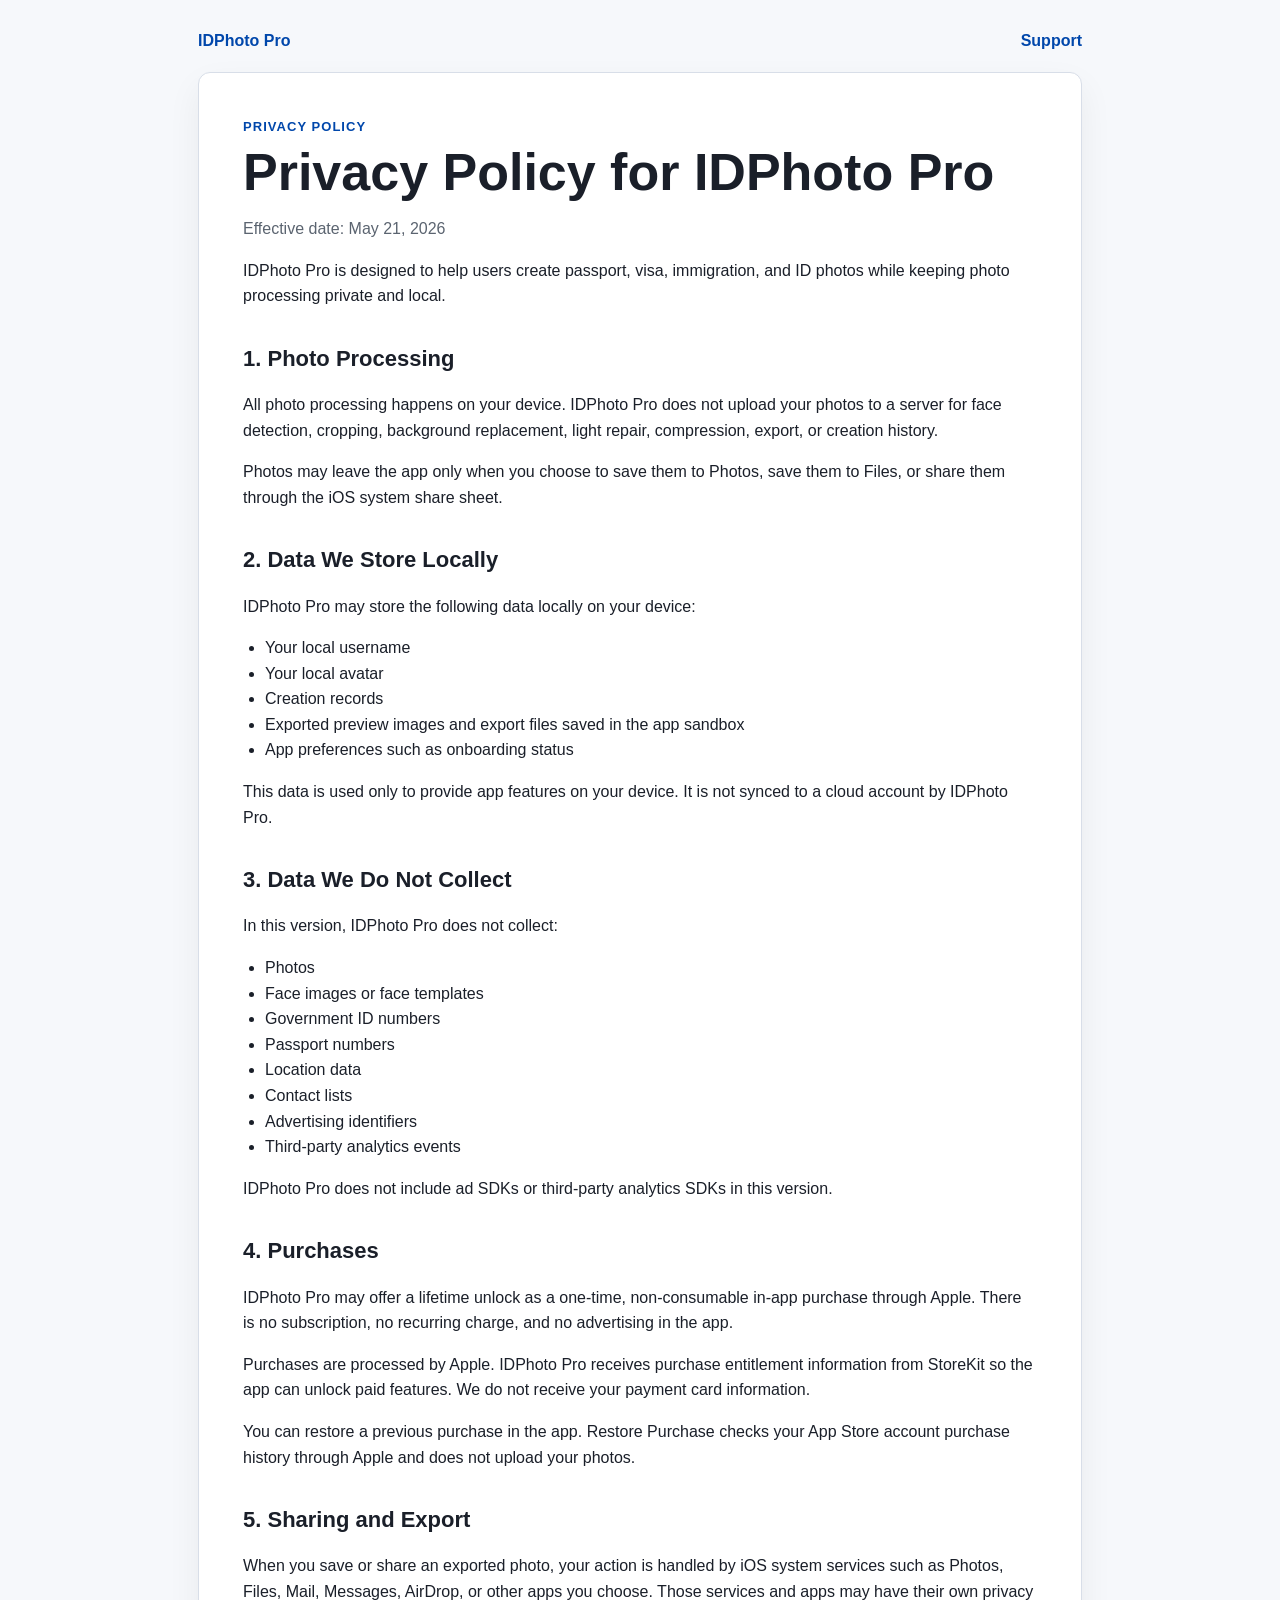
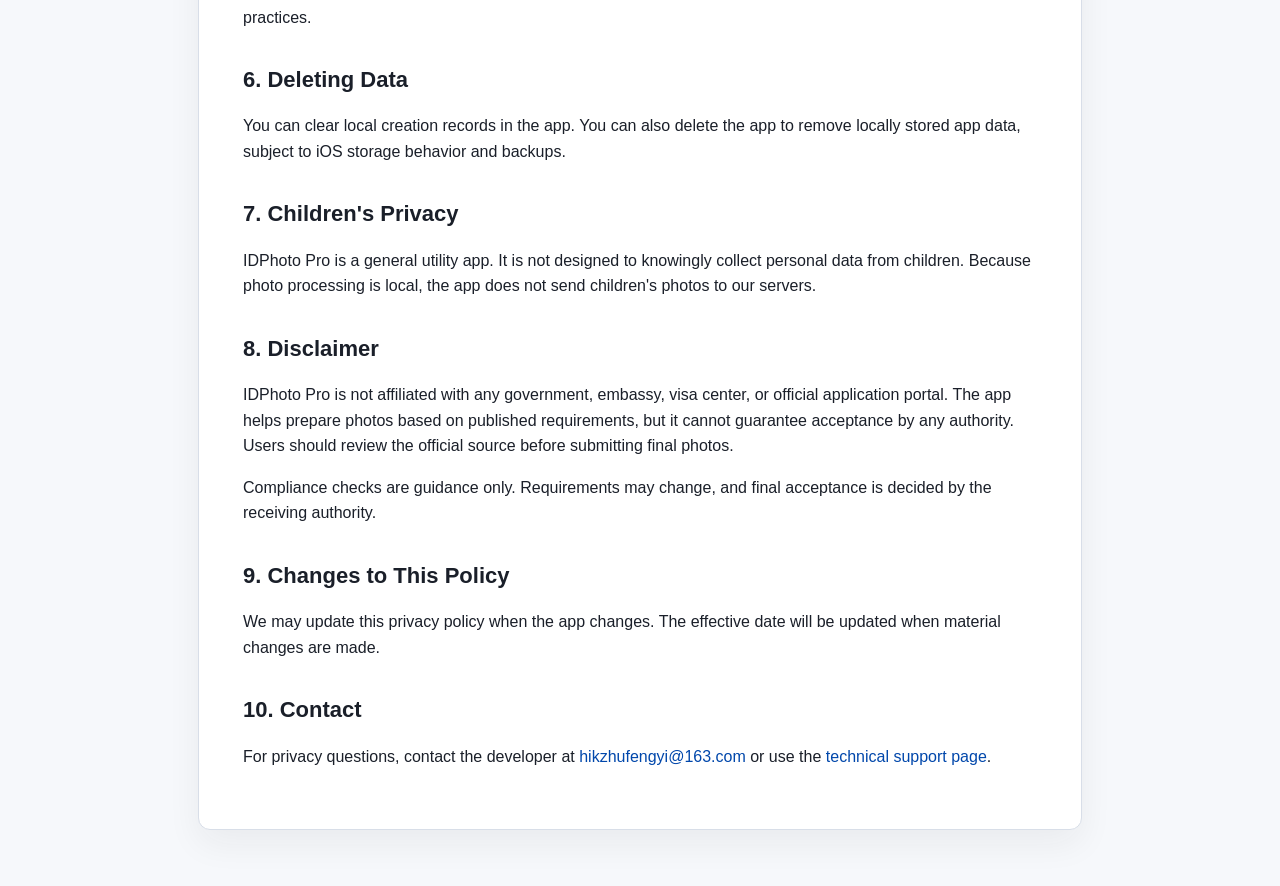
==== AppStorePackage/web/privacy.html @ c90c4967 "初始化项目" ====
<!doctype html>
<html lang="en">
<head>
  <meta charset="utf-8">
  <meta name="viewport" content="width=device-width, initial-scale=1">
  <title>Privacy Policy - IDPhoto Pro</title>
  <meta name="description" content="Privacy Policy for IDPhoto Pro.">
  <link rel="stylesheet" href="./styles.css">
</head>
<body>
  <main class="page">
    <nav class="topnav">
      <a href="./index.html">IDPhoto Pro</a>
      <a href="./support.html">Support</a>
    </nav>

    <article class="card">
      <p class="eyebrow">Privacy Policy</p>
      <h1>Privacy Policy for IDPhoto Pro</h1>
      <p class="muted">Effective date: May 21, 2026</p>

      <p>IDPhoto Pro is designed to help users create passport, visa, immigration, and ID photos while keeping photo processing private and local.</p>

      <h2>1. Photo Processing</h2>
      <p>All photo processing happens on your device. IDPhoto Pro does not upload your photos to a server for face detection, cropping, background replacement, light repair, compression, export, or creation history.</p>
      <p>Photos may leave the app only when you choose to save them to Photos, save them to Files, or share them through the iOS system share sheet.</p>

      <h2>2. Data We Store Locally</h2>
      <p>IDPhoto Pro may store the following data locally on your device:</p>
      <ul>
        <li>Your local username</li>
        <li>Your local avatar</li>
        <li>Creation records</li>
        <li>Exported preview images and export files saved in the app sandbox</li>
        <li>App preferences such as onboarding status</li>
      </ul>
      <p>This data is used only to provide app features on your device. It is not synced to a cloud account by IDPhoto Pro.</p>

      <h2>3. Data We Do Not Collect</h2>
      <p>In this version, IDPhoto Pro does not collect:</p>
      <ul>
        <li>Photos</li>
        <li>Face images or face templates</li>
        <li>Government ID numbers</li>
        <li>Passport numbers</li>
        <li>Location data</li>
        <li>Contact lists</li>
        <li>Advertising identifiers</li>
        <li>Third-party analytics events</li>
      </ul>
      <p>IDPhoto Pro does not include ad SDKs or third-party analytics SDKs in this version.</p>

      <h2>4. Purchases</h2>
      <p>IDPhoto Pro may offer a lifetime unlock as a one-time, non-consumable in-app purchase through Apple. There is no subscription, no recurring charge, and no advertising in the app.</p>
      <p>Purchases are processed by Apple. IDPhoto Pro receives purchase entitlement information from StoreKit so the app can unlock paid features. We do not receive your payment card information.</p>
      <p>You can restore a previous purchase in the app. Restore Purchase checks your App Store account purchase history through Apple and does not upload your photos.</p>

      <h2>5. Sharing and Export</h2>
      <p>When you save or share an exported photo, your action is handled by iOS system services such as Photos, Files, Mail, Messages, AirDrop, or other apps you choose. Those services and apps may have their own privacy practices.</p>

      <h2>6. Deleting Data</h2>
      <p>You can clear local creation records in the app. You can also delete the app to remove locally stored app data, subject to iOS storage behavior and backups.</p>

      <h2>7. Children's Privacy</h2>
      <p>IDPhoto Pro is a general utility app. It is not designed to knowingly collect personal data from children. Because photo processing is local, the app does not send children's photos to our servers.</p>

      <h2>8. Disclaimer</h2>
      <p>IDPhoto Pro is not affiliated with any government, embassy, visa center, or official application portal. The app helps prepare photos based on published requirements, but it cannot guarantee acceptance by any authority. Users should review the official source before submitting final photos.</p>
      <p>Compliance checks are guidance only. Requirements may change, and final acceptance is decided by the receiving authority.</p>

      <h2>9. Changes to This Policy</h2>
      <p>We may update this privacy policy when the app changes. The effective date will be updated when material changes are made.</p>

      <h2>10. Contact</h2>
      <p>For privacy questions, contact the developer at <a href="mailto:hikzhufengyi@163.com">hikzhufengyi@163.com</a> or use the <a href="./support.html">technical support page</a>.</p>
    </article>
  </main>
</body>
</html>
---- AppStorePackage/web/styles.css ----
:root {
  color-scheme: light;
  --blue: #0047ab;
  --blue-dark: #002b66;
  --ink: #1a1f29;
  --muted: #5b6470;
  --line: #d8dee8;
  --bg: #f6f8fb;
  --card: #ffffff;
}

* {
  box-sizing: border-box;
}

body {
  margin: 0;
  background: var(--bg);
  color: var(--ink);
  font-family: -apple-system, BlinkMacSystemFont, "SF Pro Text", "Segoe UI", sans-serif;
  line-height: 1.6;
}

a {
  color: var(--blue);
  text-decoration: none;
}

a:hover {
  text-decoration: underline;
}

.page {
  width: min(920px, 100%);
  margin: 0 auto;
  padding: 28px 18px 56px;
}

.topnav {
  display: flex;
  justify-content: space-between;
  gap: 16px;
  margin-bottom: 18px;
  font-weight: 700;
}

.hero,
.card {
  background: var(--card);
  border: 1px solid var(--line);
  border-radius: 12px;
  box-shadow: 0 14px 34px rgba(26, 31, 41, 0.06);
}

.hero {
  margin-top: 48px;
  padding: clamp(28px, 6vw, 64px);
  text-align: center;
}

.card {
  padding: clamp(22px, 5vw, 44px);
}

.mark {
  display: inline-grid;
  place-items: center;
  width: 72px;
  height: 72px;
  margin-bottom: 20px;
  border-radius: 18px;
  background: var(--blue);
  color: white;
  font-size: 24px;
  font-weight: 800;
}

.eyebrow {
  margin: 0 0 8px;
  color: var(--blue);
  font-size: 13px;
  font-weight: 800;
  letter-spacing: 0.08em;
  text-transform: uppercase;
}

h1 {
  margin: 0 0 14px;
  font-size: clamp(32px, 6vw, 52px);
  line-height: 1.05;
  letter-spacing: 0;
}

h2 {
  margin-top: 32px;
  margin-bottom: 8px;
  font-size: 22px;
}

h3 {
  margin-top: 20px;
  margin-bottom: 4px;
  font-size: 17px;
}

.lead {
  color: var(--muted);
  font-size: 18px;
}

.muted {
  color: var(--muted);
}

.actions {
  display: flex;
  flex-wrap: wrap;
  justify-content: center;
  gap: 12px;
  margin-top: 28px;
}

.button {
  display: inline-flex;
  align-items: center;
  justify-content: center;
  min-height: 46px;
  padding: 0 18px;
  border: 1px solid var(--line);
  border-radius: 8px;
  color: var(--ink);
  font-weight: 700;
}

.button.primary {
  background: var(--blue);
  border-color: var(--blue);
  color: white;
}

.notice {
  margin: 24px 0;
  padding: 14px 16px;
  border: 1px solid rgba(0, 71, 171, 0.20);
  border-radius: 8px;
  background: #eef5ff;
  color: var(--blue-dark);
}

ul {
  padding-left: 22px;
}
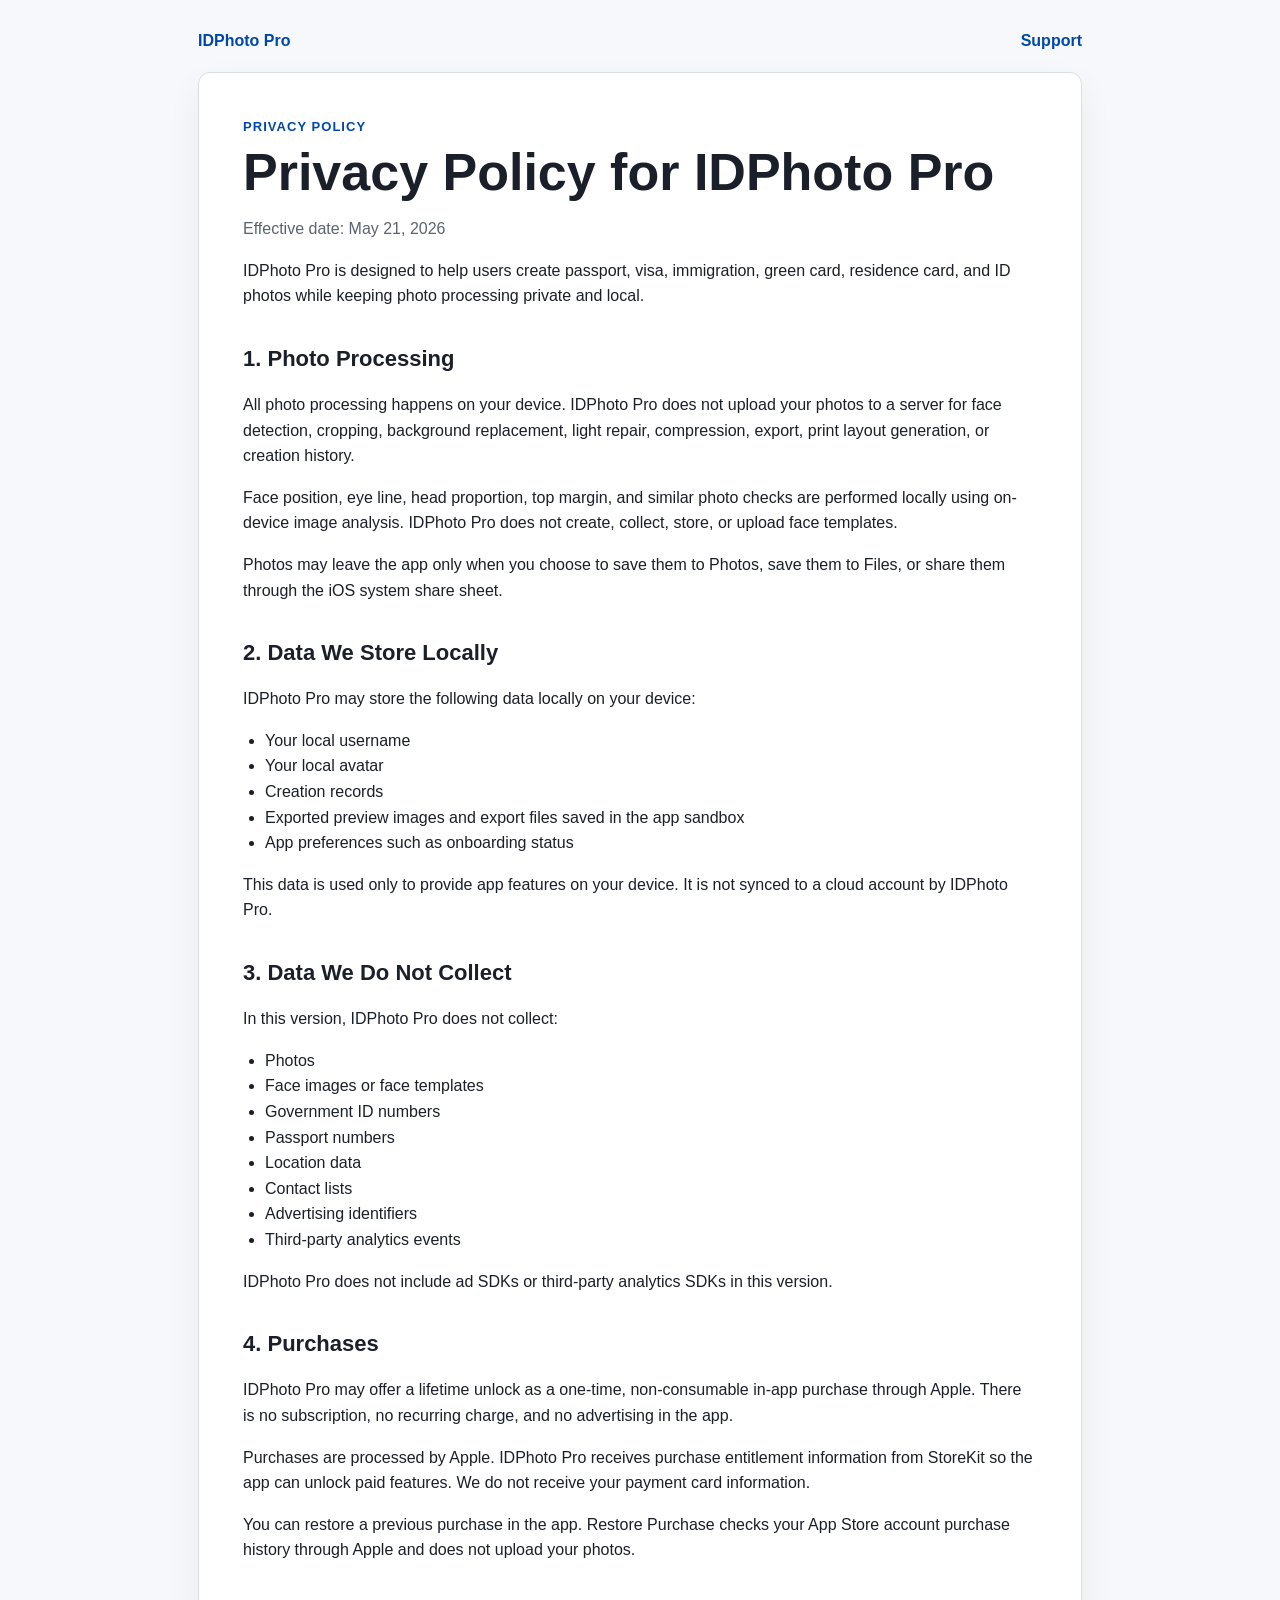
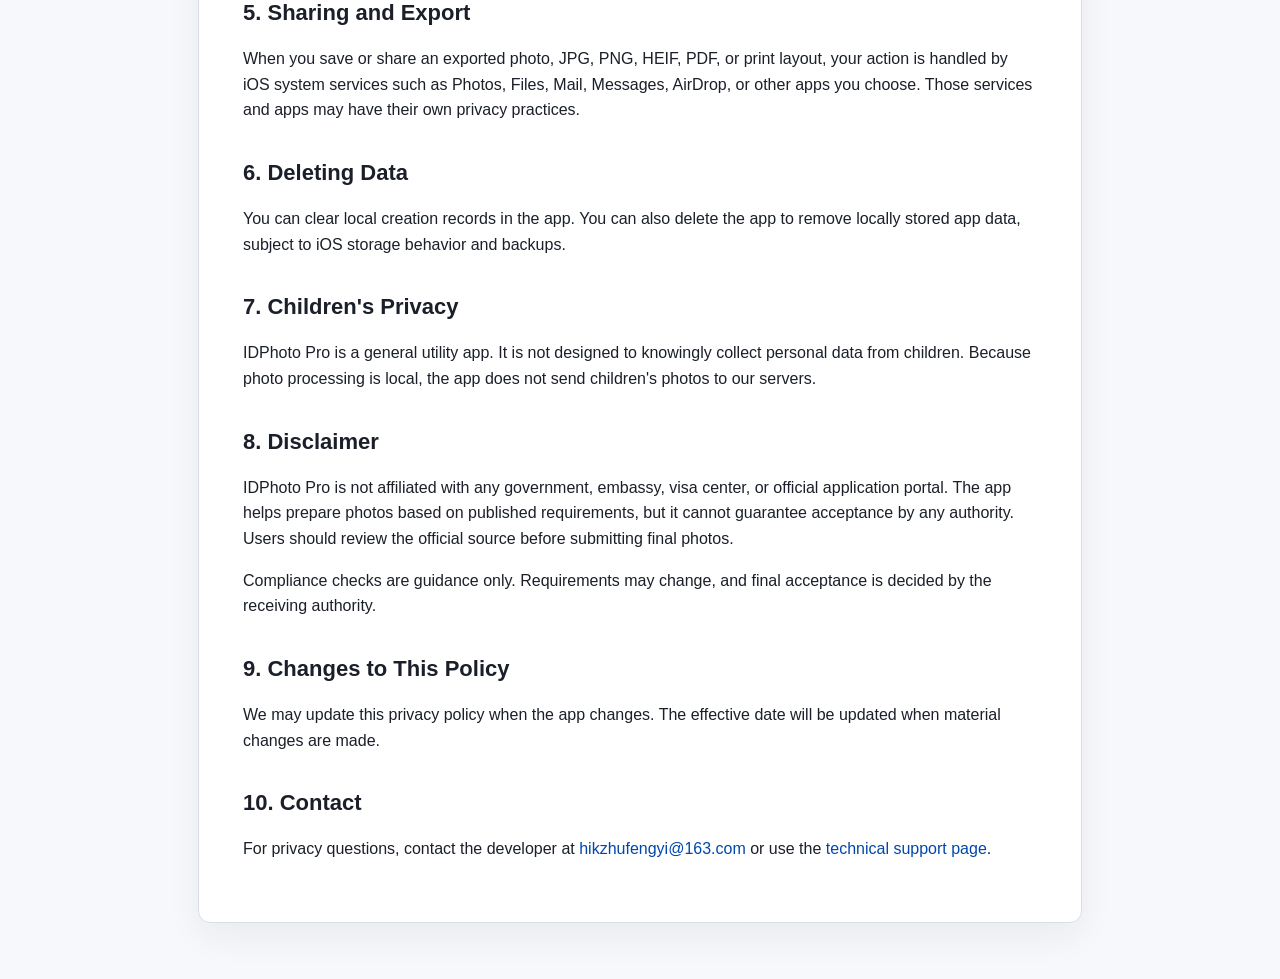
==== commit 443cf413: "修改" ====
--- a/AppStorePackage/web/privacy.html
+++ b/AppStorePackage/web/privacy.html
@@ -19,10 +19,11 @@
       <h1>Privacy Policy for IDPhoto Pro</h1>
       <p class="muted">Effective date: May 21, 2026</p>
 
-      <p>IDPhoto Pro is designed to help users create passport, visa, immigration, and ID photos while keeping photo processing private and local.</p>
+      <p>IDPhoto Pro is designed to help users create passport, visa, immigration, green card, residence card, and ID photos while keeping photo processing private and local.</p>
 
       <h2>1. Photo Processing</h2>
-      <p>All photo processing happens on your device. IDPhoto Pro does not upload your photos to a server for face detection, cropping, background replacement, light repair, compression, export, or creation history.</p>
+      <p>All photo processing happens on your device. IDPhoto Pro does not upload your photos to a server for face detection, cropping, background replacement, light repair, compression, export, print layout generation, or creation history.</p>
+      <p>Face position, eye line, head proportion, top margin, and similar photo checks are performed locally using on-device image analysis. IDPhoto Pro does not create, collect, store, or upload face templates.</p>
       <p>Photos may leave the app only when you choose to save them to Photos, save them to Files, or share them through the iOS system share sheet.</p>
 
       <h2>2. Data We Store Locally</h2>
@@ -56,7 +57,7 @@
       <p>You can restore a previous purchase in the app. Restore Purchase checks your App Store account purchase history through Apple and does not upload your photos.</p>
 
       <h2>5. Sharing and Export</h2>
-      <p>When you save or share an exported photo, your action is handled by iOS system services such as Photos, Files, Mail, Messages, AirDrop, or other apps you choose. Those services and apps may have their own privacy practices.</p>
+      <p>When you save or share an exported photo, JPG, PNG, HEIF, PDF, or print layout, your action is handled by iOS system services such as Photos, Files, Mail, Messages, AirDrop, or other apps you choose. Those services and apps may have their own privacy practices.</p>
 
       <h2>6. Deleting Data</h2>
       <p>You can clear local creation records in the app. You can also delete the app to remove locally stored app data, subject to iOS storage behavior and backups.</p>
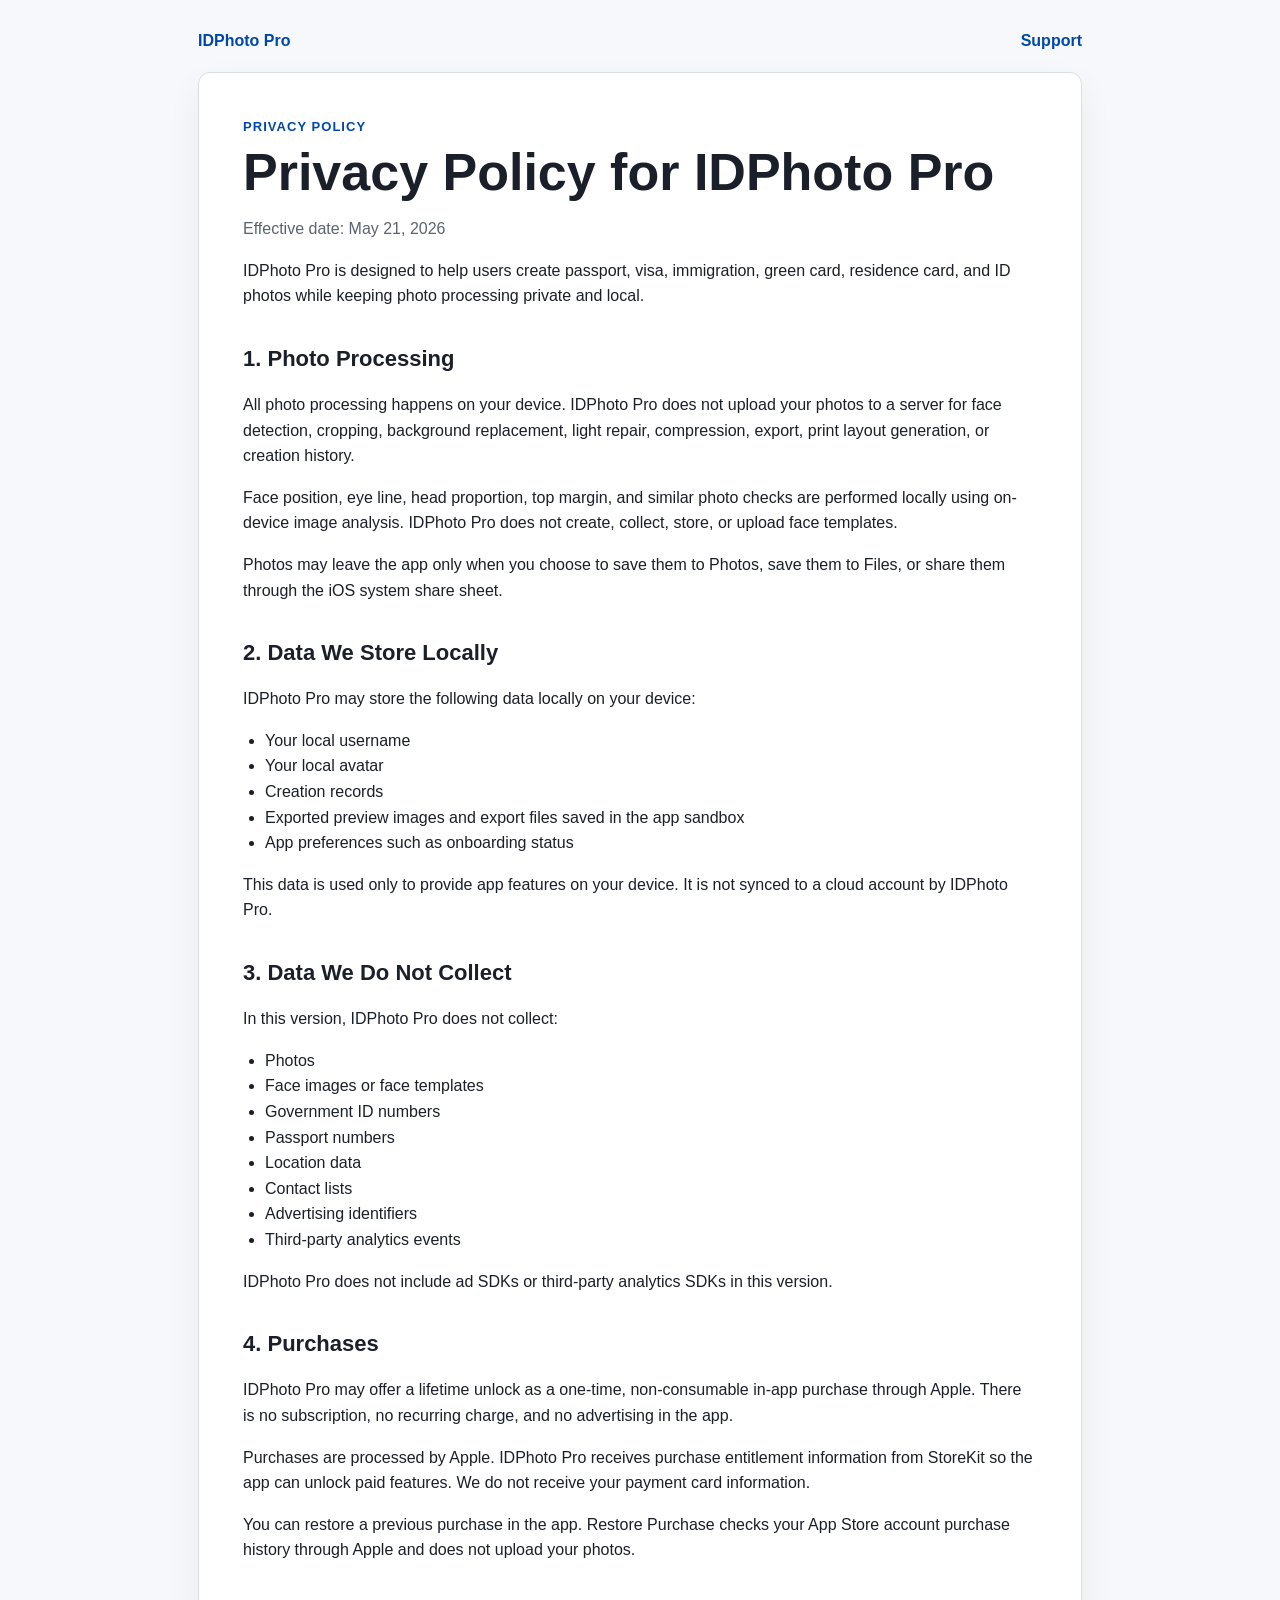
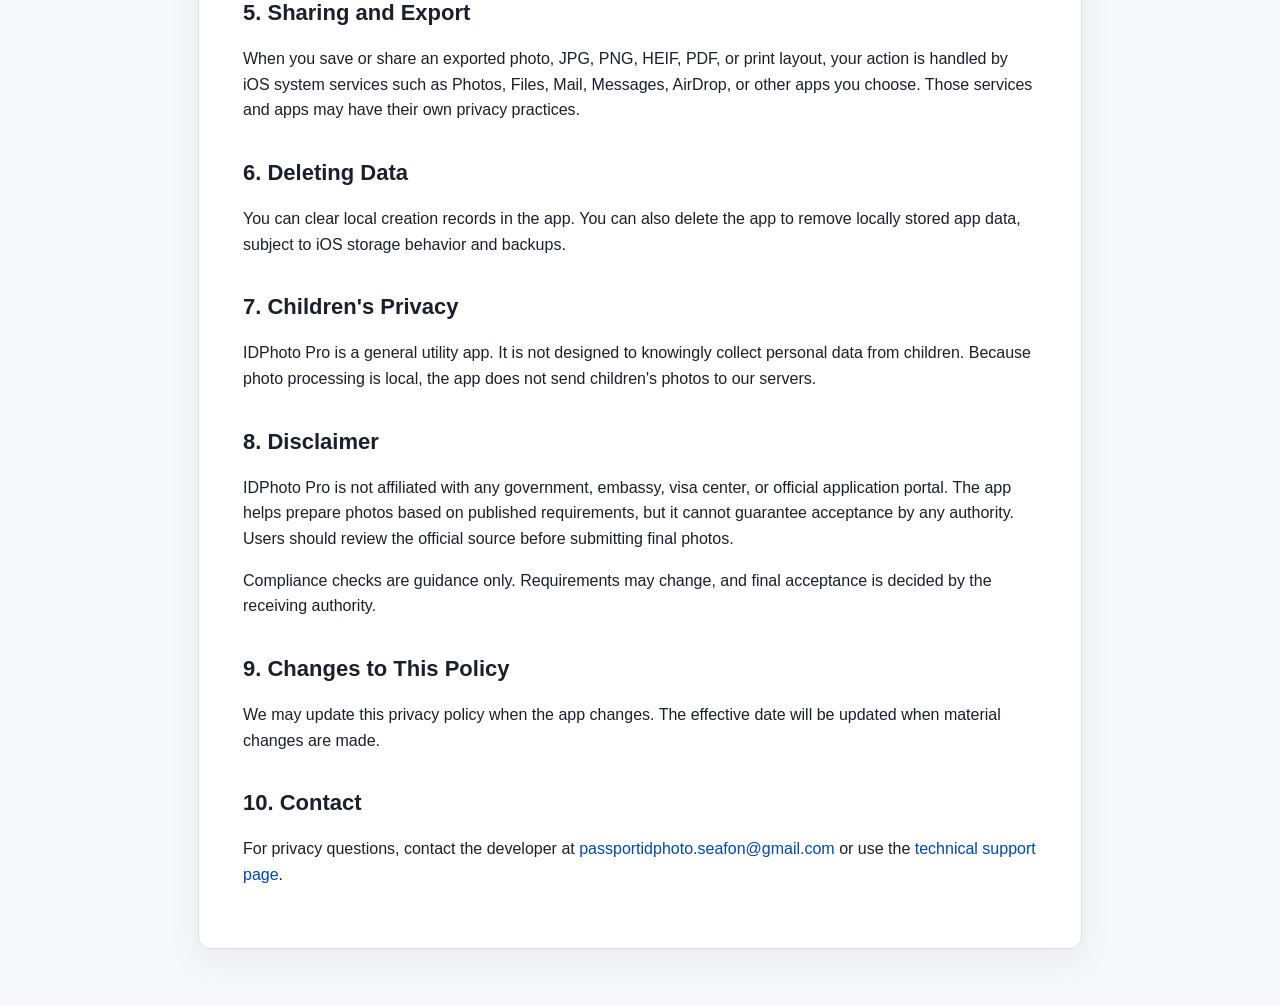
==== commit 33d6d6f8: "Update support email in App Store package" ====
--- a/AppStorePackage/web/privacy.html
+++ b/AppStorePackage/web/privacy.html
@@ -73,7 +73,7 @@
       <p>We may update this privacy policy when the app changes. The effective date will be updated when material changes are made.</p>
 
       <h2>10. Contact</h2>
-      <p>For privacy questions, contact the developer at <a href="mailto:hikzhufengyi@163.com">hikzhufengyi@163.com</a> or use the <a href="./support.html">technical support page</a>.</p>
+      <p>For privacy questions, contact the developer at <a href="mailto:passportidphoto.seafon@gmail.com">passportidphoto.seafon@gmail.com</a> or use the <a href="./support.html">technical support page</a>.</p>
     </article>
   </main>
 </body>
--- a/AppStorePackage/web/styles.css
+++ b/AppStorePackage/web/styles.css
@@ -2,11 +2,14 @@
   color-scheme: light;
   --blue: #0047ab;
   --blue-dark: #002b66;
+  --green: #14854a;
   --ink: #1a1f29;
   --muted: #5b6470;
   --line: #d8dee8;
   --bg: #f6f8fb;
   --card: #ffffff;
+  --soft-blue: #edf4ff;
+  --soft-green: #edf8f2;
 }
 
 * {
@@ -21,6 +24,11 @@
   line-height: 1.6;
 }
 
+img {
+  display: block;
+  max-width: 100%;
+}
+
 a {
   color: var(--blue);
   text-decoration: none;
@@ -34,6 +42,49 @@
   width: min(920px, 100%);
   margin: 0 auto;
   padding: 28px 18px 56px;
+}
+
+.site-header {
+  position: sticky;
+  top: 0;
+  z-index: 10;
+  display: flex;
+  align-items: center;
+  justify-content: space-between;
+  gap: 16px;
+  padding: 14px clamp(18px, 4vw, 56px);
+  border-bottom: 1px solid rgba(216, 222, 232, 0.85);
+  background: rgba(246, 248, 251, 0.92);
+  backdrop-filter: blur(18px);
+}
+
+.brand,
+.header-links,
+.site-footer {
+  display: flex;
+  align-items: center;
+  gap: 14px;
+}
+
+.brand {
+  color: var(--ink);
+  font-weight: 800;
+}
+
+.brand-mark {
+  display: inline-grid;
+  place-items: center;
+  width: 34px;
+  height: 34px;
+  border-radius: 9px;
+  background: var(--blue);
+  color: white;
+  font-size: 13px;
+  font-weight: 900;
+}
+
+.header-links {
+  font-weight: 700;
 }
 
 .topnav {
@@ -150,3 +201,270 @@
 ul {
   padding-left: 22px;
 }
+
+.landing-hero {
+  display: grid;
+  grid-template-columns: minmax(0, 1fr) minmax(300px, 440px);
+  align-items: center;
+  gap: clamp(28px, 5vw, 72px);
+  width: min(1160px, 100%);
+  margin: 0 auto;
+  padding: clamp(44px, 7vw, 88px) 18px 38px;
+}
+
+.hero-copy h1 {
+  max-width: 760px;
+  font-size: clamp(44px, 7vw, 76px);
+}
+
+.hero-actions {
+  display: flex;
+  flex-wrap: wrap;
+  gap: 12px;
+  margin-top: 28px;
+}
+
+.trust-strip {
+  display: flex;
+  flex-wrap: wrap;
+  gap: 10px;
+  margin-top: 26px;
+}
+
+.trust-strip span {
+  display: inline-flex;
+  align-items: center;
+  min-height: 34px;
+  padding: 0 12px;
+  border: 1px solid rgba(0, 71, 171, 0.14);
+  border-radius: 999px;
+  background: var(--soft-blue);
+  color: var(--blue-dark);
+  font-size: 14px;
+  font-weight: 800;
+}
+
+.hero-media {
+  position: relative;
+  min-height: 560px;
+}
+
+.phone-shot {
+  border: 1px solid rgba(216, 222, 232, 0.95);
+  border-radius: 28px;
+  background: white;
+  box-shadow: 0 24px 56px rgba(26, 31, 41, 0.13);
+}
+
+.main-shot {
+  width: min(330px, 76vw);
+}
+
+.side-shot {
+  position: absolute;
+  right: 0;
+  bottom: 0;
+  width: min(250px, 54vw);
+}
+
+.feature-band {
+  display: grid;
+  grid-template-columns: repeat(3, minmax(0, 1fr));
+  gap: 14px;
+  width: min(1160px, 100%);
+  margin: 0 auto;
+  padding: 10px 18px 34px;
+}
+
+.feature-card {
+  padding: 20px;
+  border: 1px solid var(--line);
+  border-radius: 10px;
+  background: var(--card);
+}
+
+.feature-card strong,
+.feature-card span {
+  display: block;
+}
+
+.feature-card strong {
+  margin-bottom: 6px;
+  color: var(--ink);
+  font-size: 22px;
+}
+
+.feature-card span {
+  color: var(--muted);
+}
+
+.section {
+  width: min(1080px, 100%);
+  margin: 0 auto;
+  padding: clamp(38px, 7vw, 72px) 18px;
+}
+
+.split {
+  display: grid;
+  grid-template-columns: minmax(0, 1fr) minmax(240px, 310px);
+  align-items: center;
+  gap: clamp(28px, 6vw, 76px);
+}
+
+.split.reverse {
+  grid-template-columns: minmax(240px, 310px) minmax(0, 1fr);
+}
+
+.split.reverse > div {
+  grid-column: 2;
+  grid-row: 1;
+}
+
+.split.reverse > img {
+  grid-column: 1;
+  grid-row: 1;
+}
+
+.section h2,
+.cta h2 {
+  margin: 0 0 12px;
+  font-size: clamp(30px, 4vw, 46px);
+  line-height: 1.1;
+}
+
+.section p,
+.cta p {
+  color: var(--muted);
+  font-size: 18px;
+}
+
+.content-shot {
+  width: min(310px, 78vw);
+  justify-self: center;
+}
+
+.check-list {
+  display: grid;
+  gap: 10px;
+  margin: 22px 0 0;
+  padding: 0;
+  list-style: none;
+}
+
+.check-list li {
+  position: relative;
+  padding-left: 28px;
+  color: var(--ink);
+  font-weight: 700;
+}
+
+.check-list li::before {
+  content: "";
+  position: absolute;
+  left: 0;
+  top: 9px;
+  width: 12px;
+  height: 12px;
+  border-radius: 999px;
+  background: var(--green);
+}
+
+.center-copy {
+  max-width: 760px;
+  margin: 0 auto;
+  text-align: center;
+}
+
+.cta {
+  width: min(1080px, calc(100% - 36px));
+  margin: 20px auto 44px;
+  padding: clamp(30px, 6vw, 58px);
+  border-radius: 18px;
+  background: var(--blue);
+  color: white;
+  text-align: center;
+}
+
+.cta p {
+  color: rgba(255, 255, 255, 0.82);
+}
+
+.cta .button.primary {
+  margin-top: 14px;
+  background: white;
+  border-color: white;
+  color: var(--blue);
+}
+
+.site-footer {
+  justify-content: center;
+  flex-wrap: wrap;
+  padding: 24px 18px 36px;
+  color: var(--muted);
+  font-size: 14px;
+}
+
+@media (max-width: 820px) {
+  .site-header {
+    position: static;
+  }
+
+  .landing-hero,
+  .split,
+  .split.reverse,
+  .feature-band {
+    grid-template-columns: 1fr;
+  }
+
+  .landing-hero {
+    padding-top: 34px;
+  }
+
+  .hero-media {
+    min-height: 440px;
+  }
+
+  .main-shot {
+    width: min(290px, 72vw);
+  }
+
+  .side-shot {
+    width: min(210px, 50vw);
+  }
+
+  .split.reverse > div,
+  .split.reverse > img {
+    grid-column: auto;
+    grid-row: auto;
+  }
+
+  .split.reverse > img {
+    order: 2;
+  }
+}
+
+@media (max-width: 520px) {
+  .brand span:last-child {
+    display: none;
+  }
+
+  .button {
+    width: 100%;
+  }
+
+  .hero-actions .button {
+    width: auto;
+  }
+
+  .hero-media {
+    min-height: 360px;
+  }
+
+  .main-shot {
+    width: 245px;
+  }
+
+  .side-shot {
+    width: 178px;
+  }
+}
